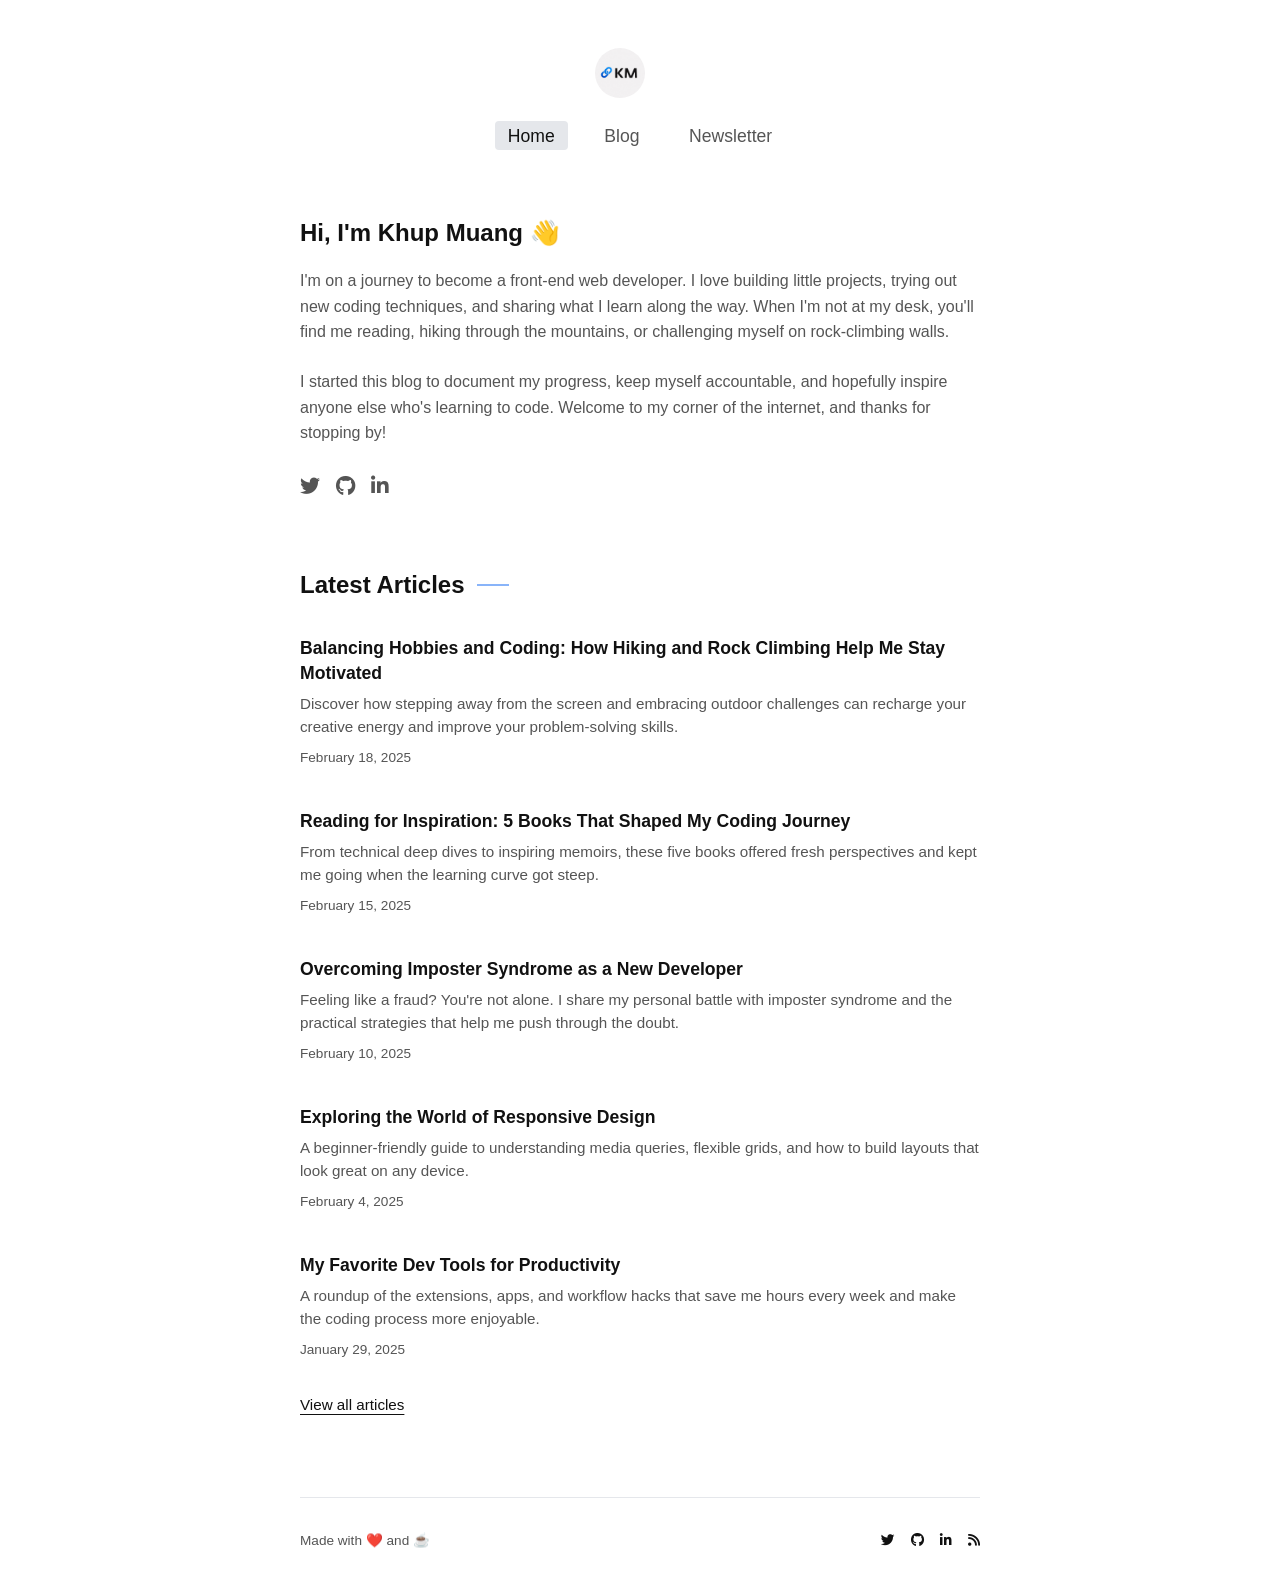
==== index.html @ fba85821 "Add files via upload" ====
<!DOCTYPE html>
<html lang="en">

<head>
  <meta charset="UTF-8">
  <meta name="viewport" content="width=device-width, initial-scale=1.0">
  <title>Khup Muang - FullStack Developer</title>
  <link rel="stylesheet" href="style.css">
  <link rel="stylesheet" href="https://cdnjs.cloudflare.com/ajax/libs/font-awesome/6.4.0/css/all.min.css"> 
  <link rel="shortcut icon" href="img/logo.jpeg" type="image/x-icon">
</head>

<body>
  <div class="container">
    <header>
      <div class="avatar">
        <!-- Placeholder for avatar, using a generic user icon if image fails -->
        <img src="img/logo.jpeg" alt="KM">
      </div>

      <nav>
        <ul>
          <li><a href="index.html" class="active">Home</a></li>
          <li><a href="blog.html">Blog</a></li>
          <li><a href="newsletter.html">Newsletter</a></li>
        </ul>
      </nav>
    
    </header>

    <main>
      <section class="hero">
        <h1>Hi, I'm Khup Muang 👋</h1>
        <p>
          I'm on a journey to become a front-end web developer. I love building
          little projects, trying out new coding techniques, and sharing what I learn
          along the way. When I'm not at my desk, you'll find me reading, hiking
          through the mountains, or challenging myself on rock-climbing walls.
        </p>
        <p>
          I started this blog to document my progress, keep myself accountable,
          and hopefully inspire anyone else who's learning to code. Welcome to my
          corner of the internet, and thanks for stopping by!
        </p>
        <div class="social-links">
          <a href="#"><i class="fab fa-twitter"></i></a> <!-- X icon -->
          <a href="#"><i class="fab fa-github"></i></a>
          <a href="#"><i class="fab fa-linkedin-in"></i></a>
        </div>
      </section>

      <section class="latest-articles">
        <h2 class="section-title">Latest Articles</h2>
        <div class="article-list">
          <div class="article-item">
            <a href="#">
              <h3>Balancing Hobbies and Coding: How Hiking and Rock Climbing Help Me Stay Motivated</h3>
            </a>
            <p class="article-excerpt">
              Discover how stepping away from the screen and embracing outdoor challenges can recharge your creative
              energy and improve your problem-solving skills.
            </p>
            <div class="article-meta">February 18, 2025</div>
          </div>
          <div class="article-item">
            <a href="#">
              <h3>Reading for Inspiration: 5 Books That Shaped My Coding Journey</h3>
            </a>
            <p class="article-excerpt">
              From technical deep dives to inspiring memoirs, these five books offered fresh perspectives and kept me
              going when the learning curve got steep.
            </p>
            <div class="article-meta">February 15, 2025</div>
          </div>
          <div class="article-item">
            <a href="article.html">
              <h3>Overcoming Imposter Syndrome as a New Developer</h3>
            </a>
            <p class="article-excerpt">
              Feeling like a fraud? You're not alone. I share my personal battle with imposter syndrome and the
              practical strategies that help me push through the doubt.
            </p>
            <div class="article-meta">February 10, 2025</div>
          </div>
          <div class="article-item">
            <a href="#">
              <h3>Exploring the World of Responsive Design</h3>
            </a>
            <p class="article-excerpt">
              A beginner-friendly guide to understanding media queries, flexible grids, and how to build layouts that
              look great on any device.
            </p>
            <div class="article-meta">February 4, 2025</div>
          </div>
          <div class="article-item">
            <a href="#">
              <h3>My Favorite Dev Tools for Productivity</h3>
            </a>
            <p class="article-excerpt">
              A roundup of the extensions, apps, and workflow hacks that save me hours every week and make the coding
              process more enjoyable.
            </p>
            <div class="article-meta">January 29, 2025</div>
          </div>
        </div>
        <a href="blog.html" class="view-all">View all articles</a>
      </section>
    </main>

    <footer>
      <div class="copyright">
        Made with ❤️ and ☕
      </div>
      <div class="footer-social">
        <a href="#"><i class="fab fa-twitter"></i></a>
        <a href="#"><i class="fab fa-github"></i></a>
        <a href="#"><i class="fab fa-linkedin-in"></i></a>
        <a href="#"><i class="fas fa-rss"></i></a>
      </div>
    </footer>
  </div>
</body>
<script>
  // Theme toggle logic
  const toggleBtn = document.getElementById('theme-toggle');
  const themeIcon = document.getElementById('theme-icon');
  const prefersDark = window.matchMedia('(prefers-color-scheme: dark)').matches;
  const storedTheme = localStorage.getItem('theme');
  function setTheme(mode) {
    if (mode === 'light') {
      document.documentElement.classList.remove('dark');
      document.documentElement.classList.add('light');
      themeIcon.textContent = '🌙';
    } else {
      document.documentElement.classList.remove('light');
      document.documentElement.classList.add('dark');
      themeIcon.textContent = '☀️';
    }
    localStorage.setItem('theme', mode);
  }
  // Initial theme
  if (storedTheme) {
    setTheme(storedTheme);
  } else {
    setTheme(prefersDark ? 'dark' : 'light');
  }
  toggleBtn.addEventListener('click', () => {
    const isDark = document.documentElement.classList.contains('dark');
    setTheme(isDark ? 'light' : 'dark');
  });
</script>

</html>
---- style.css ----
:root {
  --bg-color: #111;
  --text-color: #eee;
  --text-muted: #888;
  --accent-color: #3b82f6;
  --border-color: #333;
  --container-width: 680px;
  --font-family: 'Inter', -apple-system, BlinkMacSystemFont, "Segoe UI", Roboto, Helvetica, Arial, sans-serif;
}

.light {
  --bg-color: #fff;
  --text-color: #111;
  --text-muted: #555;
  --accent-color: #3b82f6;
  --border-color: #e5e7eb;
}

.dark {
  --bg-color: #111;
  --text-color: #eee;
  --text-muted: #888;
  --accent-color: #3b82f6;
  --border-color: #333;
}

body {
  background-color: var(--bg-color);
  color: var(--text-color);
  font-family: var(--font-family);
  margin: 0;
  padding: 0;
  line-height: 1.6;
  -webkit-font-smoothing: antialiased;
}

a {
  color: var(--text-color);
  text-decoration: none;
  transition: color 0.2s ease;
}

a:hover {
  color: var(--text-muted);
}

.container {
  max-width: var(--container-width);
  margin: 0 auto;
  padding: 2rem 1.5rem;
}

/* Header */

header {
  display: flex;
  flex-direction: column;
  align-items: center;
  margin-bottom: 4rem;
  padding-top: 1rem;
}

.center-nav {
  display: flex;
  justify-content: center;
  gap: 2.5rem;
  margin-top: 1.2rem;
}

nav a {
  color: var(--text-muted);
  font-size: 1.1rem;
  padding: 0.3rem 0.8rem;
  border-radius: 4px;
  transition: background 0.2s, color 0.2s;
}

nav a:hover,
nav a.active {
  color: var(--text-color);
  background: var(--border-color);
}

.avatar img {
  width: 50px;
  height: 50px;
  border-radius: 80%;
  object-fit: cover;
  align-items: none;
  margin-right: 2.5rem;
  margin-bottom: 1rem;;

}

nav ul {
  display: flex;
  list-style: none;
  padding: 0;
  margin: 0;
  gap: 1.5rem;
  font-size: 0.95rem;
}

nav a {
  color: var(--text-muted);
}

nav a:hover,
nav a.active {
  color: var(--text-color);
}

.theme-toggle {
  background: none;
  border: none;
  color: var(--text-muted);
  cursor: pointer;
  padding: 0.5rem;
  display: flex;
  align-items: center;
  font-size: 1.3rem;
  margin-left: 1rem;
  transition: color 0.2s;
}
.theme-toggle:hover {
  color: var(--accent-color);
}

/* Hero Section */
.hero {
  margin-bottom: 4rem;
}

.hero h1 {
  font-size: 1.5rem;
  font-weight: 700;
  margin-bottom: 1rem;
  display: flex;
  align-items: center;
  gap: 0.5rem;
}

.hero p {
  color: var(--text-muted);
  margin-bottom: 1.5rem;
  font-size: 1rem;
}

.social-links {
  display: flex;
  gap: 1rem;
  margin-top: 1.5rem;
}

.social-links a {
  color: var(--text-muted);
  font-size: 1.25rem;
}

.social-links a:hover {
  color: var(--text-color);
}

/* Articles List */
.section-title {
  font-size: 1.5rem;
  font-weight: 700;
  margin-bottom: 2rem;
  display: flex;
  align-items: center;
}

.section-title::after {
  content: "";
  height: 2px;
  width: 2rem;
  background-color: var(--accent-color);
  margin-left: 0.75rem;
  display: inline-block;
  opacity: 0.6;
}

.article-list {
  display: flex;
  flex-direction: column;
  gap: 2.5rem;
}

.article-item h3 {
  font-size: 1.1rem;
  font-weight: 600;
  margin: 0 0 0.5rem 0;
  line-height: 1.4;
}

.article-excerpt {
  color: var(--text-muted);
  font-size: 0.95rem;
  margin-top: 0.5rem;
  margin-bottom: 0.5rem;
  line-height: 1.5;
}

.article-item a {
  display: block;
}

.article-item a:hover h3 {
  color: var(--accent-color);
}

.article-meta {
  font-size: 0.85rem;
  color: var(--text-muted);
}

.view-all {
  display: inline-block;
  margin-top: 2rem;
  color: var(--text-color);
  text-decoration: underline;
  text-underline-offset: 4px;
  font-size: 0.95rem;
}

/* Footer */
footer {
  margin-top: 5rem;
  padding-top: 2rem;
  border-top: 1px solid var(--border-color);
  display: flex;
  justify-content: space-between;
  align-items: center;
  color: var(--text-muted);
  font-size: 0.85rem;
}

.footer-social {
  display: flex;
  gap: 1rem;
}

/* Article Detail Styles */
.article-header {
  margin-bottom: 3rem;
}

.article-header h1 {
  font-size: 2rem;
  line-height: 1.3;
  margin-bottom: 1rem;
}

.article-date {
  color: var(--text-muted);
  font-size: 0.9rem;
}

.article-content h2 {
  font-size: 1.25rem;
  margin-top: 2.5rem;
  margin-bottom: 1rem;
  color: var(--text-color);
}

.article-content p {
  color: var(--text-muted);
  margin-bottom: 1.5rem;
}

.article-content strong {
  color: var(--text-color);
}

blockquote {
  border-left: 3px solid var(--border-color);
  margin: 2rem 0;
  padding-left: 1.5rem;
  font-style: italic;
  color: var(--text-color);
}

blockquote footer {
  margin-top: 0.5rem;
  font-style: normal;
  font-size: 0.9rem;
  color: var(--text-muted);
  border-top: none;
  padding-top: 0;
}

.article-content ul,
.article-content ol {
  margin-bottom: 0.25rem;
  color: var(--text-color);
}

.benefit-text p {
  margin: 0;
  color: var(--text-muted);
  font-size: 0.95rem;
}

/* Mobile responsive for newsletter form */
@media (max-width: 500px) {
  .newsletter-form {
    flex-direction: column;
  }

  .newsletter-form button {
    width: 100%;
  }
}
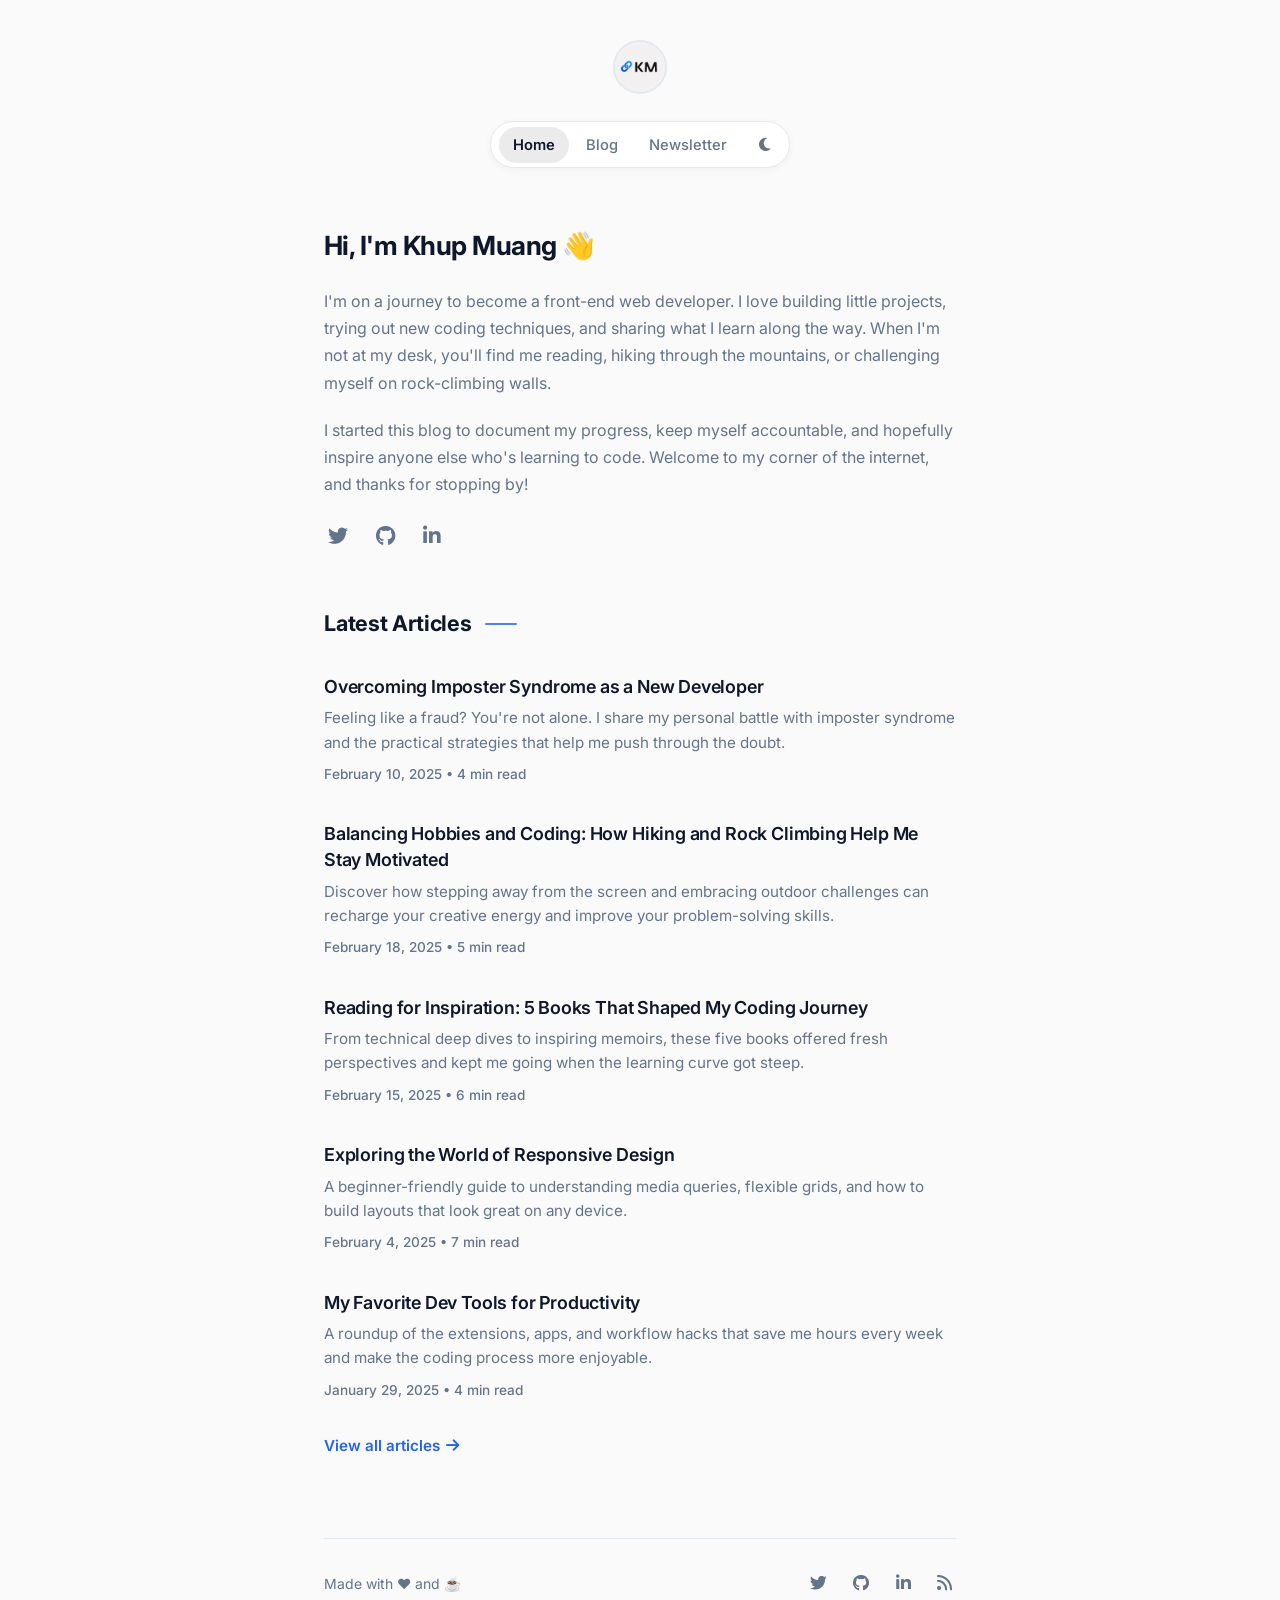
==== commit 5a65a7bd: "Add files via upload" ====
--- a/index.html
+++ b/index.html
@@ -4,18 +4,21 @@
 <head>
   <meta charset="UTF-8">
   <meta name="viewport" content="width=device-width, initial-scale=1.0">
-  <title>Khup Muang - FullStack Developer</title>
+  <title>Khup Muang - Front-End Developer</title>
+  <meta name="description" content="Personal blog of Khup Muang, sharing articles, thoughts, and lessons learned on the journey of front-end development.">
+  <link rel="shortcut icon" href="img/logo.jpeg" type="image/x-icon">
   <link rel="stylesheet" href="style.css">
-  <link rel="stylesheet" href="https://cdnjs.cloudflare.com/ajax/libs/font-awesome/6.4.0/css/all.min.css"> 
-  <link rel="shortcut icon" href="img/logo.jpeg" type="image/x-icon">
+  <link rel="stylesheet" href="https://cdnjs.cloudflare.com/ajax/libs/font-awesome/6.4.0/css/all.min.css">
+  <script src="theme.js"></script>
 </head>
 
 <body>
   <div class="container">
     <header>
       <div class="avatar">
-        <!-- Placeholder for avatar, using a generic user icon if image fails -->
-        <img src="img/logo.jpeg" alt="KM">
+        <a href="index.html">
+          <img src="img/logo.jpeg" alt="Khup Muang">
+        </a>
       </div>
 
       <nav>
@@ -24,8 +27,10 @@
           <li><a href="blog.html">Blog</a></li>
           <li><a href="newsletter.html">Newsletter</a></li>
         </ul>
+        <button id="theme-toggle" class="theme-toggle" aria-label="Toggle color theme" title="Toggle theme">
+          <i class="fas fa-moon" id="theme-icon"></i>
+        </button>
       </nav>
-    
     </header>
 
     <main>
@@ -43,35 +48,21 @@
           corner of the internet, and thanks for stopping by!
         </p>
         <div class="social-links">
-          <a href="#"><i class="fab fa-twitter"></i></a> <!-- X icon -->
-          <a href="#"><i class="fab fa-github"></i></a>
-          <a href="#"><i class="fab fa-linkedin-in"></i></a>
+          <a href="https://twitter.com" target="_blank" rel="noopener noreferrer" aria-label="Twitter profile">
+            <i class="fab fa-twitter"></i>
+          </a>
+          <a href="https://github.com" target="_blank" rel="noopener noreferrer" aria-label="GitHub profile">
+            <i class="fab fa-github"></i>
+          </a>
+          <a href="https://linkedin.com" target="_blank" rel="noopener noreferrer" aria-label="LinkedIn profile">
+            <i class="fab fa-linkedin-in"></i>
+          </a>
         </div>
       </section>
 
       <section class="latest-articles">
         <h2 class="section-title">Latest Articles</h2>
         <div class="article-list">
-          <div class="article-item">
-            <a href="#">
-              <h3>Balancing Hobbies and Coding: How Hiking and Rock Climbing Help Me Stay Motivated</h3>
-            </a>
-            <p class="article-excerpt">
-              Discover how stepping away from the screen and embracing outdoor challenges can recharge your creative
-              energy and improve your problem-solving skills.
-            </p>
-            <div class="article-meta">February 18, 2025</div>
-          </div>
-          <div class="article-item">
-            <a href="#">
-              <h3>Reading for Inspiration: 5 Books That Shaped My Coding Journey</h3>
-            </a>
-            <p class="article-excerpt">
-              From technical deep dives to inspiring memoirs, these five books offered fresh perspectives and kept me
-              going when the learning curve got steep.
-            </p>
-            <div class="article-meta">February 15, 2025</div>
-          </div>
           <div class="article-item">
             <a href="article.html">
               <h3>Overcoming Imposter Syndrome as a New Developer</h3>
@@ -80,30 +71,54 @@
               Feeling like a fraud? You're not alone. I share my personal battle with imposter syndrome and the
               practical strategies that help me push through the doubt.
             </p>
-            <div class="article-meta">February 10, 2025</div>
+            <div class="article-meta">February 10, 2025 • 4 min read</div>
           </div>
+
           <div class="article-item">
-            <a href="#">
+            <a href="blog.html">
+              <h3>Balancing Hobbies and Coding: How Hiking and Rock Climbing Help Me Stay Motivated</h3>
+            </a>
+            <p class="article-excerpt">
+              Discover how stepping away from the screen and embracing outdoor challenges can recharge your creative
+              energy and improve your problem-solving skills.
+            </p>
+            <div class="article-meta">February 18, 2025 • 5 min read</div>
+          </div>
+
+          <div class="article-item">
+            <a href="blog.html">
+              <h3>Reading for Inspiration: 5 Books That Shaped My Coding Journey</h3>
+            </a>
+            <p class="article-excerpt">
+              From technical deep dives to inspiring memoirs, these five books offered fresh perspectives and kept me
+              going when the learning curve got steep.
+            </p>
+            <div class="article-meta">February 15, 2025 • 6 min read</div>
+          </div>
+
+          <div class="article-item">
+            <a href="blog.html">
               <h3>Exploring the World of Responsive Design</h3>
             </a>
             <p class="article-excerpt">
               A beginner-friendly guide to understanding media queries, flexible grids, and how to build layouts that
               look great on any device.
             </p>
-            <div class="article-meta">February 4, 2025</div>
+            <div class="article-meta">February 4, 2025 • 7 min read</div>
           </div>
+
           <div class="article-item">
-            <a href="#">
+            <a href="blog.html">
               <h3>My Favorite Dev Tools for Productivity</h3>
             </a>
             <p class="article-excerpt">
               A roundup of the extensions, apps, and workflow hacks that save me hours every week and make the coding
               process more enjoyable.
             </p>
-            <div class="article-meta">January 29, 2025</div>
+            <div class="article-meta">January 29, 2025 • 4 min read</div>
           </div>
         </div>
-        <a href="blog.html" class="view-all">View all articles</a>
+        <a href="blog.html" class="view-all">View all articles <i class="fas fa-arrow-right"></i></a>
       </section>
     </main>
 
@@ -112,42 +127,21 @@
         Made with ❤️ and ☕
       </div>
       <div class="footer-social">
-        <a href="#"><i class="fab fa-twitter"></i></a>
-        <a href="#"><i class="fab fa-github"></i></a>
-        <a href="#"><i class="fab fa-linkedin-in"></i></a>
-        <a href="#"><i class="fas fa-rss"></i></a>
+        <a href="https://twitter.com" target="_blank" rel="noopener noreferrer" aria-label="Twitter profile">
+          <i class="fab fa-twitter"></i>
+        </a>
+        <a href="https://github.com" target="_blank" rel="noopener noreferrer" aria-label="GitHub profile">
+          <i class="fab fa-github"></i>
+        </a>
+        <a href="https://linkedin.com" target="_blank" rel="noopener noreferrer" aria-label="LinkedIn profile">
+          <i class="fab fa-linkedin-in"></i>
+        </a>
+        <a href="#" aria-label="RSS Feed">
+          <i class="fas fa-rss"></i>
+        </a>
       </div>
     </footer>
   </div>
 </body>
-<script>
-  // Theme toggle logic
-  const toggleBtn = document.getElementById('theme-toggle');
-  const themeIcon = document.getElementById('theme-icon');
-  const prefersDark = window.matchMedia('(prefers-color-scheme: dark)').matches;
-  const storedTheme = localStorage.getItem('theme');
-  function setTheme(mode) {
-    if (mode === 'light') {
-      document.documentElement.classList.remove('dark');
-      document.documentElement.classList.add('light');
-      themeIcon.textContent = '🌙';
-    } else {
-      document.documentElement.classList.remove('light');
-      document.documentElement.classList.add('dark');
-      themeIcon.textContent = '☀️';
-    }
-    localStorage.setItem('theme', mode);
-  }
-  // Initial theme
-  if (storedTheme) {
-    setTheme(storedTheme);
-  } else {
-    setTheme(prefersDark ? 'dark' : 'light');
-  }
-  toggleBtn.addEventListener('click', () => {
-    const isDark = document.documentElement.classList.contains('dark');
-    setTheme(isDark ? 'light' : 'dark');
-  });
-</script>
 
 </html>
--- a/style.css
+++ b/style.css
@@ -1,28 +1,51 @@
+@import url('https://fonts.googleapis.com/css2?family=Inter:wght@400;500;600;700&display=swap');
 
 :root {
-  --bg-color: #111;
-  --text-color: #eee;
-  --text-muted: #888;
+  --bg-color: #0f1115;
+  --text-color: #f1f5f9;
+  --text-muted: #94a3b8;
   --accent-color: #3b82f6;
-  --border-color: #333;
+  --accent-hover: #2563eb;
+  --border-color: #27272a;
+  --nav-bg: rgba(24, 24, 27, 0.7);
+  --nav-hover-bg: rgba(255, 255, 255, 0.08);
+  --nav-active-bg: rgba(255, 255, 255, 0.14);
+  --card-bg: #18181b;
+  --input-bg: #18181b;
   --container-width: 680px;
   --font-family: 'Inter', -apple-system, BlinkMacSystemFont, "Segoe UI", Roboto, Helvetica, Arial, sans-serif;
 }
 
-.light {
-  --bg-color: #fff;
-  --text-color: #111;
-  --text-muted: #555;
+html.light {
+  --bg-color: #fafafa;
+  --text-color: #0f172a;
+  --text-muted: #64748b;
+  --accent-color: #2563eb;
+  --accent-hover: #1d4ed8;
+  --border-color: #e2e8f0;
+  --nav-bg: rgba(255, 255, 255, 0.85);
+  --nav-hover-bg: rgba(0, 0, 0, 0.05);
+  --nav-active-bg: rgba(0, 0, 0, 0.08);
+  --card-bg: #ffffff;
+  --input-bg: #ffffff;
+}
+
+html.dark {
+  --bg-color: #0f1115;
+  --text-color: #f1f5f9;
+  --text-muted: #94a3b8;
   --accent-color: #3b82f6;
-  --border-color: #e5e7eb;
-}
-
-.dark {
-  --bg-color: #111;
-  --text-color: #eee;
-  --text-muted: #888;
-  --accent-color: #3b82f6;
-  --border-color: #333;
+  --accent-hover: #2563eb;
+  --border-color: #27272a;
+  --nav-bg: rgba(24, 24, 27, 0.7);
+  --nav-hover-bg: rgba(255, 255, 255, 0.08);
+  --nav-active-bg: rgba(255, 255, 255, 0.14);
+  --card-bg: #18181b;
+  --input-bg: #18181b;
+}
+
+*, *::before, *::after {
+  box-sizing: border-box;
 }
 
 body {
@@ -31,8 +54,10 @@
   font-family: var(--font-family);
   margin: 0;
   padding: 0;
-  line-height: 1.6;
+  line-height: 1.65;
   -webkit-font-smoothing: antialiased;
+  -moz-osx-font-smoothing: grayscale;
+  transition: background-color 0.25s ease, color 0.25s ease;
 }
 
 a {
@@ -42,55 +67,65 @@
 }
 
 a:hover {
-  color: var(--text-muted);
+  color: var(--accent-color);
 }
 
 .container {
   max-width: var(--container-width);
   margin: 0 auto;
-  padding: 2rem 1.5rem;
-}
-
-/* Header */
-
+  padding: 2.5rem 1.5rem;
+  min-height: 100vh;
+  display: flex;
+  flex-direction: column;
+}
+
+main {
+  flex: 1;
+}
+
+/* Header & Navigation */
 header {
   display: flex;
   flex-direction: column;
   align-items: center;
-  margin-bottom: 4rem;
-  padding-top: 1rem;
-}
-
-.center-nav {
-  display: flex;
-  justify-content: center;
-  gap: 2.5rem;
-  margin-top: 1.2rem;
-}
-
-nav a {
-  color: var(--text-muted);
-  font-size: 1.1rem;
-  padding: 0.3rem 0.8rem;
-  border-radius: 4px;
-  transition: background 0.2s, color 0.2s;
-}
-
-nav a:hover,
-nav a.active {
-  color: var(--text-color);
-  background: var(--border-color);
+  margin-bottom: 3.5rem;
+}
+
+.avatar {
+  margin-bottom: 1.25rem;
+}
+
+.avatar a {
+  display: inline-block;
+  line-height: 0;
 }
 
 .avatar img {
-  width: 50px;
-  height: 50px;
-  border-radius: 80%;
+  width: 54px;
+  height: 54px;
+  border-radius: 50%;
   object-fit: cover;
-  align-items: none;
-  margin-right: 2.5rem;
-  margin-bottom: 1rem;;
-
+  border: 2px solid var(--border-color);
+  transition: transform 0.2s ease, border-color 0.2s ease;
+  display: block;
+}
+
+.avatar img:hover {
+  transform: scale(1.05);
+  border-color: var(--accent-color);
+}
+
+nav {
+  display: inline-flex;
+  align-items: center;
+  gap: 0.35rem;
+  background: var(--nav-bg);
+  backdrop-filter: blur(8px);
+  -webkit-backdrop-filter: blur(8px);
+  border: 1px solid var(--border-color);
+  padding: 0.3rem 0.5rem;
+  border-radius: 9999px;
+  box-shadow: 0 2px 8px rgba(0, 0, 0, 0.04);
 }
 
 nav ul {
@@ -98,17 +133,28 @@
   list-style: none;
   padding: 0;
   margin: 0;
-  gap: 1.5rem;
-  font-size: 0.95rem;
+  gap: 0.25rem;
 }
 
 nav a {
   color: var(--text-muted);
-}
-
-nav a:hover,
+  font-size: 0.92rem;
+  font-weight: 500;
+  padding: 0.35rem 0.85rem;
+  border-radius: 9999px;
+  transition: background-color 0.2s ease, color 0.2s ease;
+  display: block;
+}
+
+nav a:hover {
+  color: var(--text-color);
+  background-color: var(--nav-hover-bg);
+}
+
 nav a.active {
   color: var(--text-color);
+  background-color: var(--nav-active-bg);
+  font-weight: 600;
 }
 
 .theme-toggle {
@@ -116,26 +162,31 @@
   border: none;
   color: var(--text-muted);
   cursor: pointer;
-  padding: 0.5rem;
-  display: flex;
-  align-items: center;
-  font-size: 1.3rem;
-  margin-left: 1rem;
-  transition: color 0.2s;
-}
+  padding: 0.4rem 0.65rem;
+  border-radius: 9999px;
+  display: inline-flex;
+  align-items: center;
+  justify-content: center;
+  font-size: 0.95rem;
+  transition: background-color 0.2s ease, color 0.2s ease;
+  margin-left: 0.15rem;
+}
+
 .theme-toggle:hover {
-  color: var(--accent-color);
+  color: var(--text-color);
+  background-color: var(--nav-hover-bg);
 }
 
 /* Hero Section */
 .hero {
-  margin-bottom: 4rem;
+  margin-bottom: 3.5rem;
 }
 
 .hero h1 {
-  font-size: 1.5rem;
+  font-size: 1.65rem;
   font-weight: 700;
-  margin-bottom: 1rem;
+  letter-spacing: -0.02em;
+  margin: 0 0 1.25rem 0;
   display: flex;
   align-items: center;
   gap: 0.5rem;
@@ -143,30 +194,38 @@
 
 .hero p {
   color: var(--text-muted);
-  margin-bottom: 1.5rem;
+  margin: 0 0 1.25rem 0;
   font-size: 1rem;
+  line-height: 1.7;
 }
 
 .social-links {
   display: flex;
-  gap: 1rem;
+  gap: 1.25rem;
   margin-top: 1.5rem;
 }
 
 .social-links a {
   color: var(--text-muted);
   font-size: 1.25rem;
+  padding: 0.25rem;
+  display: inline-flex;
+  align-items: center;
+  justify-content: center;
+  transition: color 0.2s ease, transform 0.2s ease;
 }
 
 .social-links a:hover {
   color: var(--text-color);
-}
-
-/* Articles List */
+  transform: translateY(-2px);
+}
+
+/* Articles Section */
 .section-title {
-  font-size: 1.5rem;
+  font-size: 1.35rem;
   font-weight: 700;
-  margin-bottom: 2rem;
+  letter-spacing: -0.01em;
+  margin: 0 0 2rem 0;
   display: flex;
   align-items: center;
 }
@@ -176,52 +235,334 @@
   height: 2px;
   width: 2rem;
   background-color: var(--accent-color);
-  margin-left: 0.75rem;
+  margin-left: 0.85rem;
   display: inline-block;
-  opacity: 0.6;
+  opacity: 0.8;
+  border-radius: 2px;
 }
 
 .article-list {
   display: flex;
   flex-direction: column;
-  gap: 2.5rem;
+  gap: 2.25rem;
 }
 
 .article-item h3 {
-  font-size: 1.1rem;
+  font-size: 1.12rem;
   font-weight: 600;
-  margin: 0 0 0.5rem 0;
-  line-height: 1.4;
-}
-
-.article-excerpt {
-  color: var(--text-muted);
-  font-size: 0.95rem;
-  margin-top: 0.5rem;
-  margin-bottom: 0.5rem;
-  line-height: 1.5;
-}
-
-.article-item a {
-  display: block;
+  letter-spacing: -0.01em;
+  margin: 0 0 0.4rem 0;
+  line-height: 1.45;
+  transition: color 0.2s ease;
 }
 
 .article-item a:hover h3 {
   color: var(--accent-color);
 }
 
+.article-excerpt {
+  color: var(--text-muted);
+  font-size: 0.95rem;
+  line-height: 1.6;
+  margin: 0.35rem 0 0.5rem 0;
+}
+
 .article-meta {
   font-size: 0.85rem;
   color: var(--text-muted);
+  font-weight: 500;
 }
 
 .view-all {
-  display: inline-block;
+  display: inline-flex;
+  align-items: center;
+  gap: 0.35rem;
   margin-top: 2rem;
-  color: var(--text-color);
-  text-decoration: underline;
-  text-underline-offset: 4px;
+  color: var(--accent-color);
+  font-weight: 600;
   font-size: 0.95rem;
+  transition: gap 0.2s ease;
+}
+
+.view-all:hover {
+  gap: 0.6rem;
+}
+
+/* Article Detail Styles */
+.back-link {
+  display: inline-flex;
+  align-items: center;
+  gap: 0.5rem;
+  color: var(--text-muted);
+  font-size: 0.9rem;
+  font-weight: 500;
+  margin-bottom: 2rem;
+  transition: color 0.2s ease, transform 0.2s ease;
+}
+
+.back-link:hover {
+  color: var(--accent-color);
+  transform: translateX(-3px);
+}
+
+.article-header {
+  margin-bottom: 2.5rem;
+}
+
+.article-header h1 {
+  font-size: 2.1rem;
+  letter-spacing: -0.025em;
+  line-height: 1.3;
+  margin: 0 0 0.85rem 0;
+}
+
+.article-date {
+  color: var(--text-muted);
+  font-size: 0.9rem;
+  font-weight: 500;
+}
+
+.article-content h2 {
+  font-size: 1.35rem;
+  font-weight: 700;
+  letter-spacing: -0.015em;
+  margin-top: 2.5rem;
+  margin-bottom: 1rem;
+  color: var(--text-color);
+}
+
+.article-content p {
+  color: var(--text-muted);
+  margin-bottom: 1.5rem;
+  font-size: 1.02rem;
+  line-height: 1.75;
+}
+
+.article-content strong {
+  color: var(--text-color);
+  font-weight: 600;
+}
+
+blockquote {
+  border-left: 3px solid var(--accent-color);
+  background: var(--nav-hover-bg);
+  margin: 2rem 0;
+  padding: 1rem 1.5rem;
+  border-radius: 0 8px 8px 0;
+  font-style: italic;
+  color: var(--text-color);
+}
+
+blockquote footer {
+  margin-top: 0.5rem;
+  font-style: normal;
+  font-size: 0.9rem;
+  color: var(--text-muted);
+  border-top: none;
+  padding-top: 0;
+}
+
+.article-content ul,
+.article-content ol {
+  margin: 1.25rem 0 1.75rem 0;
+  padding-left: 1.5rem;
+  color: var(--text-muted);
+  font-size: 1.02rem;
+  line-height: 1.75;
+}
+
+.article-content li {
+  margin-bottom: 0.75rem;
+}
+
+.article-author-card {
+  margin-top: 3.5rem;
+  padding: 1.75rem;
+  background: var(--card-bg);
+  border: 1px solid var(--border-color);
+  border-radius: 12px;
+  display: flex;
+  align-items: center;
+  gap: 1.25rem;
+}
+
+.article-author-card img {
+  width: 60px;
+  height: 60px;
+  border-radius: 50%;
+  object-fit: cover;
+  border: 1px solid var(--border-color);
+}
+
+.author-info h4 {
+  margin: 0 0 0.25rem 0;
+  font-size: 1.05rem;
+}
+
+.author-info p {
+  margin: 0;
+  font-size: 0.9rem;
+  color: var(--text-muted);
+  line-height: 1.5;
+}
+
+/* Newsletter Styles */
+.newsletter-header {
+  margin-bottom: 2rem;
+}
+
+.newsletter-header h1 {
+  font-size: 1.85rem;
+  font-weight: 700;
+  letter-spacing: -0.02em;
+  margin: 0 0 0.85rem 0;
+}
+
+.newsletter-header p {
+  color: var(--text-muted);
+  font-size: 1.05rem;
+  line-height: 1.65;
+  margin: 0;
+}
+
+.newsletter-form {
+  display: flex;
+  gap: 0.75rem;
+  margin: 1.75rem 0 0.6rem 0;
+}
+
+.newsletter-form input[type="email"] {
+  flex: 1;
+  padding: 0.8rem 1.1rem;
+  border-radius: 8px;
+  border: 1px solid var(--border-color);
+  background: var(--input-bg);
+  color: var(--text-color);
+  font-size: 0.95rem;
+  font-family: inherit;
+  outline: none;
+  transition: border-color 0.2s ease, box-shadow 0.2s ease;
+}
+
+.newsletter-form input[type="email"]::placeholder {
+  color: var(--text-muted);
+  opacity: 0.7;
+}
+
+.newsletter-form input[type="email"]:focus {
+  border-color: var(--accent-color);
+  box-shadow: 0 0 0 3px rgba(59, 130, 246, 0.2);
+}
+
+.newsletter-form button {
+  padding: 0.8rem 1.5rem;
+  border-radius: 8px;
+  border: none;
+  background: var(--accent-color);
+  color: #ffffff;
+  font-size: 0.95rem;
+  font-weight: 600;
+  font-family: inherit;
+  cursor: pointer;
+  white-space: nowrap;
+  transition: background-color 0.2s ease, transform 0.1s ease;
+}
+
+.newsletter-form button:hover {
+  background: var(--accent-hover);
+}
+
+.newsletter-form button:active {
+  transform: scale(0.98);
+}
+
+.form-status {
+  margin: 0.6rem 0 0.5rem 0;
+  font-size: 0.92rem;
+  display: none;
+  align-items: center;
+  gap: 0.4rem;
+}
+
+.form-status.success {
+  display: flex;
+  color: #10b981;
+}
+
+.form-status.error {
+  display: flex;
+  color: #ef4444;
+}
+
+.form-status code {
+  background: var(--nav-hover-bg);
+  padding: 0.15rem 0.35rem;
+  border-radius: 4px;
+  font-size: 0.85rem;
+}
+
+.spam-notice {
+  color: var(--text-muted);
+  font-size: 0.82rem;
+  margin: 0.4rem 0 3rem 0;
+}
+
+.newsletter-benefits {
+  margin-top: 3rem;
+  padding-top: 2.5rem;
+  border-top: 1px solid var(--border-color);
+}
+
+.newsletter-benefits h2 {
+  font-size: 1.35rem;
+  font-weight: 700;
+  letter-spacing: -0.01em;
+  margin: 0 0 1.5rem 0;
+}
+
+.benefits-list {
+  list-style: none;
+  padding: 0;
+  margin: 0;
+  display: flex;
+  flex-direction: column;
+  gap: 1rem;
+}
+
+.benefits-list li {
+  display: flex;
+  align-items: flex-start;
+  gap: 1.1rem;
+  background: var(--card-bg);
+  border: 1px solid var(--border-color);
+  padding: 1.1rem 1.25rem;
+  border-radius: 10px;
+  transition: border-color 0.2s ease, transform 0.2s ease;
+}
+
+.benefits-list li:hover {
+  border-color: var(--accent-color);
+  transform: translateY(-1px);
+}
+
+.benefits-list .icon {
+  font-size: 1.4rem;
+  line-height: 1;
+  margin-top: 0.15rem;
+}
+
+.benefit-text strong {
+  display: block;
+  color: var(--text-color);
+  font-size: 1rem;
+  margin-bottom: 0.25rem;
+}
+
+.benefit-text p {
+  margin: 0;
+  color: var(--text-muted);
+  font-size: 0.92rem;
+  line-height: 1.55;
 }
 
 /* Footer */
@@ -233,77 +574,56 @@
   justify-content: space-between;
   align-items: center;
   color: var(--text-muted);
-  font-size: 0.85rem;
+  font-size: 0.875rem;
 }
 
 .footer-social {
   display: flex;
-  gap: 1rem;
-}
-
-/* Article Detail Styles */
-.article-header {
-  margin-bottom: 3rem;
-}
-
-.article-header h1 {
-  font-size: 2rem;
-  line-height: 1.3;
-  margin-bottom: 1rem;
-}
-
-.article-date {
-  color: var(--text-muted);
-  font-size: 0.9rem;
-}
-
-.article-content h2 {
-  font-size: 1.25rem;
-  margin-top: 2.5rem;
-  margin-bottom: 1rem;
-  color: var(--text-color);
-}
-
-.article-content p {
-  color: var(--text-muted);
-  margin-bottom: 1.5rem;
-}
-
-.article-content strong {
-  color: var(--text-color);
-}
-
-blockquote {
-  border-left: 3px solid var(--border-color);
-  margin: 2rem 0;
-  padding-left: 1.5rem;
-  font-style: italic;
-  color: var(--text-color);
-}
-
-blockquote footer {
-  margin-top: 0.5rem;
-  font-style: normal;
-  font-size: 0.9rem;
-  color: var(--text-muted);
-  border-top: none;
-  padding-top: 0;
-}
-
-.article-content ul,
-.article-content ol {
-  margin-bottom: 0.25rem;
-  color: var(--text-color);
-}
-
-.benefit-text p {
-  margin: 0;
-  color: var(--text-muted);
-  font-size: 0.95rem;
-}
-
-/* Mobile responsive for newsletter form */
-@media (max-width: 500px) {
+  gap: 1.15rem;
+}
+
+.footer-social a {
+  color: var(--text-muted);
+  font-size: 1.05rem;
+  padding: 0.25rem;
+  display: inline-flex;
+  align-items: center;
+  justify-content: center;
+  transition: color 0.2s ease, transform 0.2s ease;
+}
+
+.footer-social a:hover {
+  color: var(--text-color);
+  transform: translateY(-2px);
+}
+
+/* Accessibility */
+.sr-only {
+  position: absolute;
+  width: 1px;
+  height: 1px;
+  padding: 0;
+  margin: -1px;
+  overflow: hidden;
+  clip: rect(0, 0, 0, 0);
+  white-space: nowrap;
+  border-width: 0;
+}
+
+/* Mobile Responsiveness */
+@media (max-width: 600px) {
+  .container {
+    padding: 2rem 1.25rem;
+  }
+
+  header {
+    margin-bottom: 2.75rem;
+  }
+
+  .hero h1 {
+    font-size: 1.45rem;
+  }
+
   .newsletter-form {
     flex-direction: column;
   }
@@ -311,4 +631,15 @@
   .newsletter-form button {
     width: 100%;
   }
+
+  .article-header h1 {
+    font-size: 1.7rem;
+  }
+
+  footer {
+    flex-direction: column-reverse;
+    gap: 1.25rem;
+    align-items: center;
+    text-align: center;
+  }
 }
